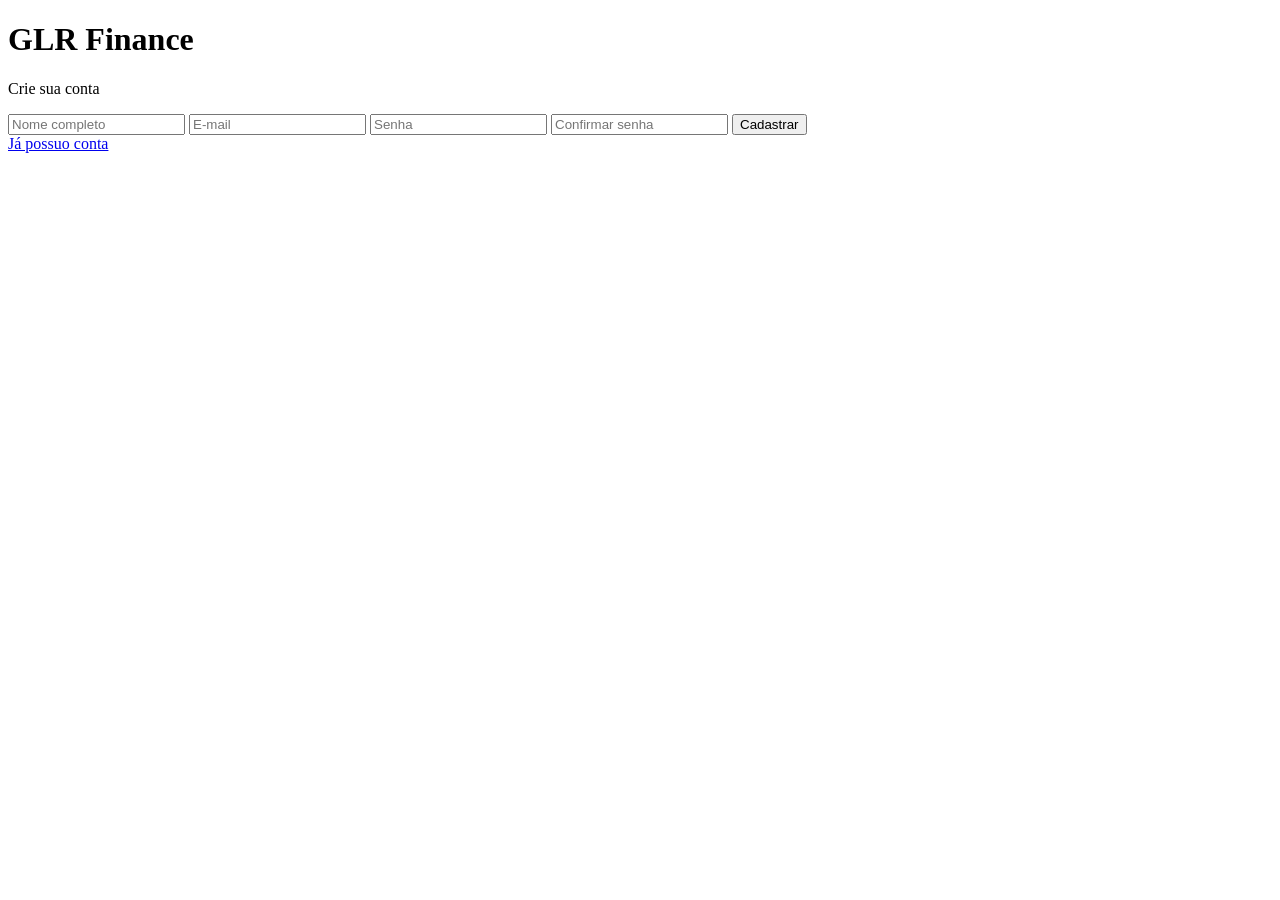
==== cadastro.html @ 38fce4d8 "Movendo frontend para raiz" ====
<!DOCTYPE html>
<html lang="pt-BR">
<head>
    <meta charset="UTF-8">
    <meta name="viewport" content="width=device-width, initial-scale=1.0">
    <title>GLR Finance - Cadastro</title>
    <link rel="stylesheet" href="style.css">

    <link rel="manifest" href="manifest.json">

    <meta name="theme-color" content="#2c3e50">
    <meta name="apple-mobile-web-app-capable" content="yes">
    <meta name="apple-mobile-web-app-status-bar-style" content="default">
</head>
<body>

    <div class="auth-container">

        <div class="auth-card">

            <h1>GLR Finance</h1>
            <p>Crie sua conta</p>

            <form>

                <input
                    type="text"
                    placeholder="Nome completo"
                    required
                >

                <input
                    type="email"
                    placeholder="E-mail"
                    required
                >

                <input
                    type="password"
                    placeholder="Senha"
                    required
                >

                <input
                    type="password"
                    placeholder="Confirmar senha"
                    required
                >

                <button type="submit">
                    Cadastrar
                </button>

            </form>

            <div class="auth-links">
                <a href="login.html">
                    Já possuo conta
                </a>
            </div>

        </div>

    </div>

</body>
</html>
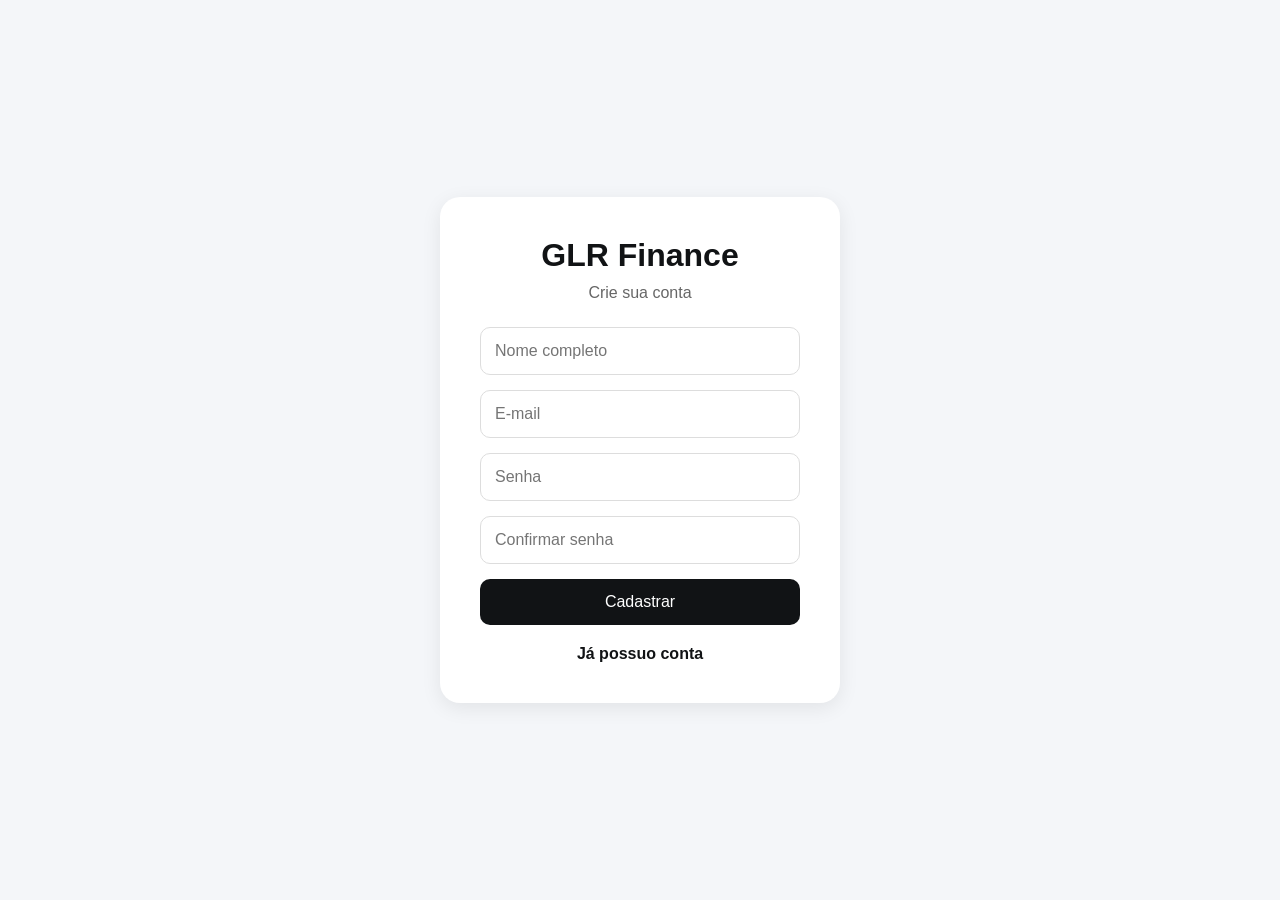
==== commit e1df0090: "Corrige caminho do CSS" ====
--- a/cadastro.html
+++ b/cadastro.html
@@ -4,7 +4,7 @@
     <meta charset="UTF-8">
     <meta name="viewport" content="width=device-width, initial-scale=1.0">
     <title>GLR Finance - Cadastro</title>
-    <link rel="stylesheet" href="style.css">
+    <link rel="stylesheet" href="./css/style.css">
 
     <link rel="manifest" href="manifest.json">
 
--- a/css/style.css
+++ b/css/style.css
@@ -0,0 +1,177 @@
+*{
+    margin:0;
+    padding:0;
+    box-sizing:border-box;
+    font-family:Arial, Helvetica, sans-serif;
+}
+
+body{
+    background:#f4f6f9;
+    color:#222;
+}
+
+header{
+    text-align:center;
+    padding:30px;
+    background:white;
+    box-shadow:0 2px 10px rgba(0,0,0,0.05);
+}
+
+header h1{
+    color:#111315;
+}
+
+main{
+    max-width:1000px;
+    margin:auto;
+    padding:20px;
+}
+
+.saldo{
+    background:white;
+    padding:25px;
+    border-radius:15px;
+    text-align:center;
+    margin-bottom:20px;
+}
+
+.saldo h1{
+    color:#111315;
+    margin-top:10px;
+}
+
+.cards{
+    display:flex;
+    gap:20px;
+    margin-bottom:20px;
+}
+
+.card{
+    flex:1;
+    background:white;
+    padding:20px;
+    border-radius:15px;
+}
+
+.receita{
+    border-left:5px solid #4caf50;
+}
+
+.despesa{
+    border-left:5px solid #f44336;
+}
+
+.metas{
+    background:white;
+    padding:20px;
+    border-radius:15px;
+    margin-bottom:20px;
+}
+
+.meta{
+    margin-top:15px;
+}
+
+progress{
+    width:100%;
+    height:20px;
+}
+
+.grafico{
+    background:white;
+    padding:20px;
+    border-radius:15px;
+}
+
+.grafico-fake{
+    height:250px;
+    display:flex;
+    align-items:flex-end;
+    gap:15px;
+    margin-top:20px;
+}
+
+.grafico-fake div{
+    flex:1;
+    background:#111315;
+    border-radius:10px 10px 0 0;
+}
+
+@media(max-width:768px){
+    .cards{
+        flex-direction:column;
+    }
+}
+
+.auth-container{
+    min-height:100vh;
+    display:flex;
+    justify-content:center;
+    align-items:center;
+    padding:20px;
+}
+
+.auth-card{
+    width:100%;
+    max-width:400px;
+    background:white;
+    padding:40px;
+    border-radius:20px;
+    box-shadow:0 5px 20px rgba(0,0,0,0.08);
+}
+
+.auth-card h1{
+    text-align:center;
+    color:#111315;
+    margin-bottom:10px;
+}
+
+.auth-card p{
+    text-align:center;
+    margin-bottom:25px;
+    color:#666;
+}
+
+.auth-card form{
+    display:flex;
+    flex-direction:column;
+    gap:15px;
+}
+
+.auth-card input{
+    padding:14px;
+    border:1px solid #ddd;
+    border-radius:10px;
+    outline:none;
+    font-size:16px;
+}
+
+.auth-card input:focus{
+    border-color:#111315;
+}
+
+.auth-card button{
+    padding:14px;
+    border:none;
+    border-radius:10px;
+    background:#111315;
+    color:white;
+    font-size:16px;
+    cursor:pointer;
+    transition:.3s;
+}
+
+.auth-card button:hover{
+    transform:translateY(-2px);
+}
+
+.auth-links{
+    text-align:center;
+    margin-top:20px;
+}
+
+.auth-links a{
+    text-decoration:none;
+    color:#111315;
+    font-weight:bold;
+}
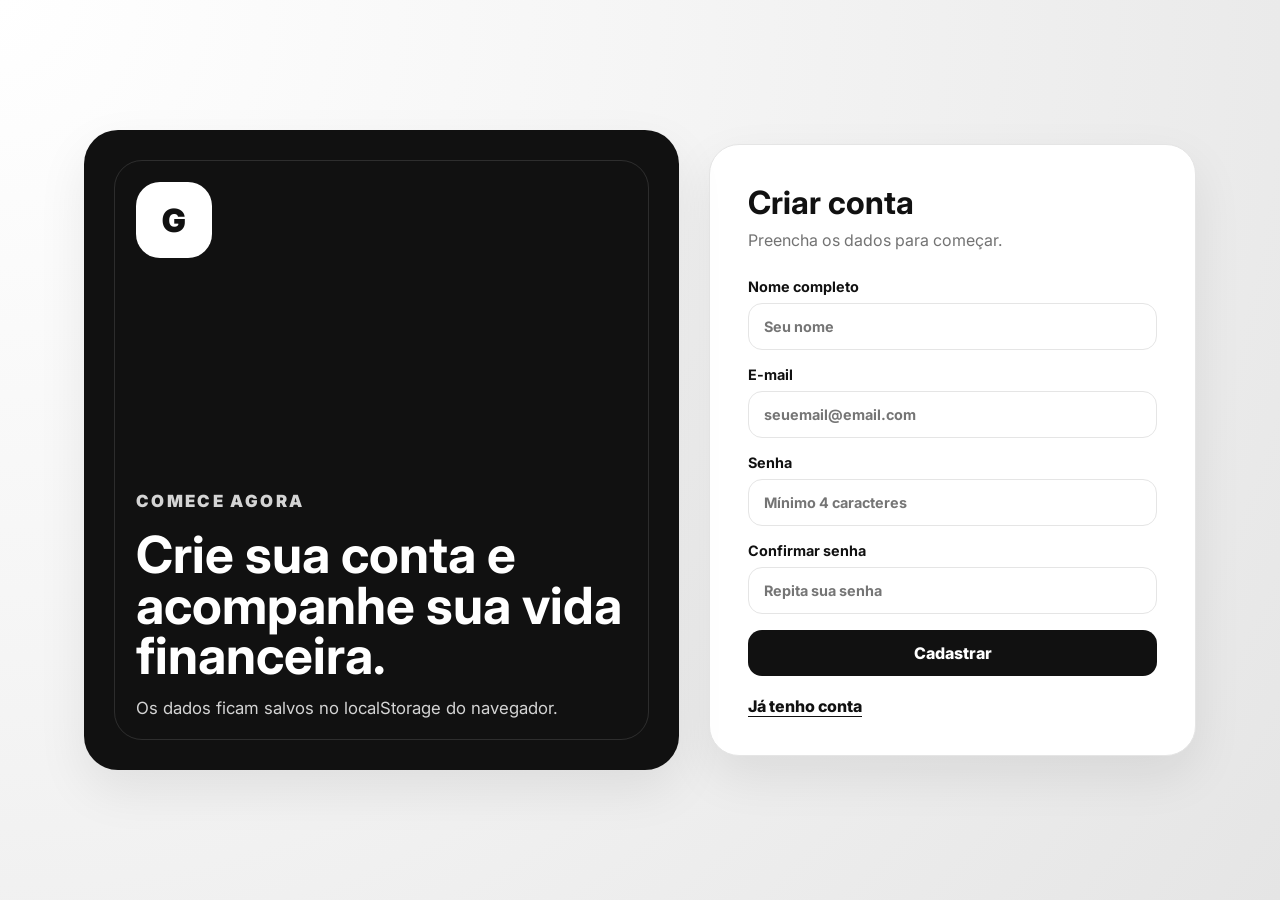
==== commit 7b5bb6c6: "Nova versão completa do GLR Finance" ====
--- a/cadastro.html
+++ b/cadastro.html
@@ -3,65 +3,44 @@
 <head>
     <meta charset="UTF-8">
     <meta name="viewport" content="width=device-width, initial-scale=1.0">
-    <title>GLR Finance - Cadastro</title>
-    <link rel="stylesheet" href="./css/style.css">
+    <title>GLR Finance | Cadastro</title>
+    <link rel="stylesheet" href="css/style.css">
+    <link rel="manifest" href="manifest.json">
+    <meta name="theme-color" content="#111111">
+</head>
+<body class="auth-page">
+    <main class="auth-shell">
+        <section class="auth-hero">
+            <span class="brand-mark large">G</span>
+            <p class="eyebrow">Comece agora</p>
+            <h1>Crie sua conta e acompanhe sua vida financeira.</h1>
+            <p>Os dados ficam salvos no localStorage do navegador.</p>
+        </section>
 
-    <link rel="manifest" href="manifest.json">
-
-    <meta name="theme-color" content="#2c3e50">
-    <meta name="apple-mobile-web-app-capable" content="yes">
-    <meta name="apple-mobile-web-app-status-bar-style" content="default">
-</head>
-<body>
-
-    <div class="auth-container">
-
-        <div class="auth-card">
-
-            <h1>GLR Finance</h1>
-            <p>Crie sua conta</p>
-
-            <form>
-
-                <input
-                    type="text"
-                    placeholder="Nome completo"
-                    required
-                >
-
-                <input
-                    type="email"
-                    placeholder="E-mail"
-                    required
-                >
-
-                <input
-                    type="password"
-                    placeholder="Senha"
-                    required
-                >
-
-                <input
-                    type="password"
-                    placeholder="Confirmar senha"
-                    required
-                >
-
-                <button type="submit">
-                    Cadastrar
-                </button>
-
+        <section class="auth-card">
+            <h2>Criar conta</h2>
+            <p>Preencha os dados para começar.</p>
+            <form id="formCadastro" class="stack-form">
+                <label>Nome completo
+                    <input id="cadastroNome" type="text" placeholder="Seu nome" required>
+                </label>
+                <label>E-mail
+                    <input id="cadastroEmail" type="email" placeholder="seuemail@email.com" required>
+                </label>
+                <label>Senha
+                    <input id="cadastroSenha" type="password" minlength="4" placeholder="Mínimo 4 caracteres" required>
+                </label>
+                <label>Confirmar senha
+                    <input id="cadastroConfirmar" type="password" minlength="4" placeholder="Repita sua senha" required>
+                </label>
+                <button class="btn btn-primary full" type="submit">Cadastrar</button>
             </form>
-
             <div class="auth-links">
-                <a href="login.html">
-                    Já possuo conta
-                </a>
+                <a href="login.html">Já tenho conta</a>
             </div>
-
-        </div>
-
-    </div>
-
+        </section>
+    </main>
+    <div class="toast" id="toast"></div>
+    <script src="js/script.js"></script>
 </body>
-</html>+</html>
--- a/css/style.css
+++ b/css/style.css
@@ -1,177 +1,41 @@
-*{
-    margin:0;
-    padding:0;
-    box-sizing:border-box;
-    font-family:Arial, Helvetica, sans-serif;
+@import url('https://fonts.googleapis.com/css2?family=Inter:wght@400;500;600;700;800&display=swap');
+
+:root{
+    --bg:#f4f4f5;
+    --surface:#ffffff;
+    --surface-2:#fafafa;
+    --text:#111111;
+    --muted:#737373;
+    --line:#e5e5e5;
+    --dark:#111111;
+    --dark-2:#262626;
+    --gray:#525252;
+    --success:#166534;
+    --danger:#991b1b;
+    --shadow:0 20px 50px rgba(0,0,0,.08);
+    --radius:24px;
 }
 
-body{
-    background:#f4f6f9;
-    color:#222;
-}
+*{margin:0;padding:0;box-sizing:border-box}
+html{scroll-behavior:smooth}
+body{font-family:'Inter',Arial,sans-serif;background:var(--bg);color:var(--text);min-height:100vh}
+a{color:inherit;text-decoration:none}button,input,select{font:inherit}button{cursor:pointer;border:0}input,select{width:100%;border:1px solid var(--line);background:#fff;border-radius:14px;padding:14px 15px;color:var(--text);outline:none;transition:.2s}input:focus,select:focus{border-color:#111;box-shadow:0 0 0 4px rgba(17,17,17,.08)}label{display:grid;gap:8px;font-size:.9rem;font-weight:700;color:var(--dark)}
 
-header{
-    text-align:center;
-    padding:30px;
-    background:white;
-    box-shadow:0 2px 10px rgba(0,0,0,0.05);
-}
+.btn{display:inline-flex;align-items:center;justify-content:center;gap:8px;border-radius:14px;padding:13px 18px;font-weight:800;transition:.2s;white-space:nowrap}.btn:hover{transform:translateY(-1px)}.btn-primary{background:#111;color:#fff}.btn-secondary{background:#fff;color:#111;border:1px solid var(--line)}.btn-dark{background:#262626;color:#fff}.btn-ghost{background:#f5f5f5;color:#111}.btn-danger{background:#fee2e2;color:var(--danger)}.full{width:100%}.eyebrow{text-transform:uppercase;letter-spacing:.14em;font-size:.72rem;font-weight:900;color:var(--muted)}
 
-header h1{
-    color:#111315;
-}
+/* LOGIN / CADASTRO */
+.auth-page{background:radial-gradient(circle at top left,#fff 0,#f5f5f5 42%,#e5e5e5 100%)}.auth-shell{min-height:100vh;display:grid;grid-template-columns:1.1fr .9fr;gap:30px;align-items:center;max-width:1180px;margin:0 auto;padding:34px}.auth-hero{background:#111;color:#fff;border-radius:34px;padding:52px;min-height:640px;display:flex;flex-direction:column;justify-content:flex-end;box-shadow:var(--shadow);position:relative;overflow:hidden}.auth-hero:before{content:"";position:absolute;inset:30px;border:1px solid rgba(255,255,255,.12);border-radius:28px}.auth-hero h1{font-size:clamp(2rem,4vw,4.3rem);line-height:.98;margin:18px 0;max-width:720px}.auth-hero p{color:#d4d4d4;max-width:580px;font-size:1.05rem}.brand-mark{width:46px;height:46px;border-radius:15px;background:#111;color:#fff;display:inline-flex;align-items:center;justify-content:center;font-weight:900}.brand-mark.large{width:76px;height:76px;border-radius:24px;background:#fff;color:#111;font-size:2rem;margin-bottom:auto;z-index:1}.auth-card{background:#fff;border:1px solid var(--line);border-radius:30px;padding:38px;box-shadow:var(--shadow)}.auth-card h2{font-size:2rem;margin-bottom:8px}.auth-card>p{color:var(--muted);margin-bottom:28px}.stack-form{display:grid;gap:16px}.auth-links{display:flex;justify-content:space-between;gap:14px;margin-top:20px;font-weight:800}.auth-links a{color:#111;border-bottom:1px solid #111}
 
-main{
-    max-width:1000px;
-    margin:auto;
-    padding:20px;
-}
+/* APP */
+.app-page{display:grid;grid-template-columns:280px 1fr}.sidebar{position:sticky;top:0;height:100vh;background:#111;color:#fff;padding:24px;display:flex;flex-direction:column;gap:28px}.brand{display:flex;gap:12px;align-items:center}.brand small{display:block;color:#a3a3a3;margin-top:3px}.brand .brand-mark{background:#fff;color:#111}.menu{display:grid;gap:8px}.menu a{padding:13px 14px;border-radius:14px;color:#d4d4d4;font-weight:800}.menu a:hover,.menu a.active{background:#fff;color:#111}.sidebar-card{margin-top:auto;background:#1f1f1f;border:1px solid #333;border-radius:20px;padding:18px;display:grid;gap:12px}.sidebar-card span{color:#a3a3a3;font-size:.85rem}.dashboard{padding:28px;max-width:1500px;width:100%;margin:0 auto}.topbar{background:#fff;border:1px solid var(--line);border-radius:var(--radius);padding:28px;display:flex;justify-content:space-between;gap:24px;align-items:center;box-shadow:var(--shadow)}.topbar h1{font-size:clamp(1.8rem,3vw,3rem);margin:6px 0}.topbar p:last-child{color:var(--muted)}.topbar-actions{display:flex;gap:12px;flex-wrap:wrap;justify-content:flex-end}
 
-.saldo{
-    background:white;
-    padding:25px;
-    border-radius:15px;
-    text-align:center;
-    margin-bottom:20px;
-}
+.summary-grid{display:grid;grid-template-columns:1.25fr repeat(3,1fr);gap:18px;margin:22px 0}.summary-card{background:#fff;border:1px solid var(--line);border-radius:22px;padding:24px;box-shadow:0 12px 30px rgba(0,0,0,.04)}.summary-card span{display:block;color:var(--muted);font-weight:800;margin-bottom:10px}.summary-card strong{display:block;font-size:clamp(1.5rem,2.5vw,2.4rem);letter-spacing:-.04em}.summary-card small{display:block;color:var(--muted);margin-top:10px}.balance-card{background:#111;color:#fff}.balance-card span,.balance-card small{color:#d4d4d4}
 
-.saldo h1{
-    color:#111315;
-    margin-top:10px;
-}
+.panel-grid{display:grid;grid-template-columns:1.5fr .9fr;gap:18px}.panel{background:#fff;border:1px solid var(--line);border-radius:var(--radius);padding:24px;box-shadow:0 12px 30px rgba(0,0,0,.04);margin-bottom:18px}.panel-header{display:flex;justify-content:space-between;gap:16px;align-items:center;margin-bottom:20px}.panel-header h2{font-size:1.45rem}.filter-group{display:flex;gap:8px;flex-wrap:wrap}.chip{border:1px solid var(--line);background:#fff;color:#525252;padding:9px 12px;border-radius:999px;font-weight:800}.chip.active{background:#111;color:#fff;border-color:#111}.quick-form{display:grid;grid-template-columns:130px 1fr 1fr 140px auto;gap:10px;margin-bottom:16px}.table-wrap{overflow:auto;border:1px solid var(--line);border-radius:18px}table{width:100%;border-collapse:collapse;min-width:720px}th,td{text-align:left;padding:15px;border-bottom:1px solid var(--line)}th{font-size:.78rem;text-transform:uppercase;letter-spacing:.08em;color:var(--muted);background:#fafafa}tr:last-child td{border-bottom:0}.amount{font-weight:900}.amount.receita{color:var(--success)}.amount.despesa{color:var(--danger)}.tag{display:inline-flex;border-radius:999px;padding:6px 10px;background:#f5f5f5;font-size:.8rem;font-weight:800}.actions{display:flex;gap:8px;justify-content:flex-end}.icon-btn{width:36px;height:36px;border-radius:12px;background:#f5f5f5;font-weight:900}.icon-btn:hover{background:#e5e5e5}.empty-state{display:none;border:1px dashed #d4d4d4;border-radius:18px;padding:24px;text-align:center;color:var(--muted);font-weight:700;background:#fafafa}.empty-state.show{display:block}
 
-.cards{
-    display:flex;
-    gap:20px;
-    margin-bottom:20px;
-}
+.goals-list{display:grid;gap:14px}.goal{border:1px solid var(--line);border-radius:18px;padding:16px;background:#fafafa}.goal-top{display:flex;justify-content:space-between;gap:12px;align-items:flex-start;margin-bottom:12px}.goal strong{font-size:1rem}.goal small{color:var(--muted);font-weight:700}.progress-track{height:12px;background:#e5e5e5;border-radius:999px;overflow:hidden}.progress-bar{height:100%;background:#111;border-radius:999px;min-width:4px}.goal-actions{display:flex;gap:8px;margin-top:12px}.goal-actions .btn{padding:9px 10px;font-size:.82rem}.chart{height:300px;border:1px solid var(--line);border-radius:20px;background:linear-gradient(180deg,#fff,#fafafa);display:flex;align-items:flex-end;gap:16px;padding:22px;overflow:hidden}.bar{flex:1;min-width:70px;border-radius:18px 18px 8px 8px;background:#111;position:relative;display:flex;align-items:flex-end;justify-content:center;color:#fff;font-weight:900;padding-bottom:12px;transition:.2s}.bar.despesa{background:#525252}.bar:hover{transform:translateY(-4px)}.bar span{position:absolute;bottom:-26px;color:#525252;font-size:.78rem;white-space:nowrap}.floating-btn{position:fixed;right:28px;bottom:28px;width:64px;height:64px;border-radius:24px;background:#111;color:#fff;font-size:2rem;font-weight:700;box-shadow:0 20px 50px rgba(0,0,0,.25);z-index:20}.floating-btn:hover{transform:translateY(-3px)}
 
-.card{
-    flex:1;
-    background:white;
-    padding:20px;
-    border-radius:15px;
-}
+.modal{position:fixed;inset:0;background:rgba(0,0,0,.55);display:none;align-items:center;justify-content:center;padding:20px;z-index:50}.modal.open{display:flex}.modal-content{background:#fff;border-radius:26px;padding:28px;width:min(520px,100%);position:relative;box-shadow:var(--shadow)}.modal-content h2{margin:6px 0 20px}.modal-close{position:absolute;top:16px;right:16px;width:38px;height:38px;border-radius:14px;background:#f5f5f5;font-size:1.4rem}.toast{position:fixed;left:50%;bottom:28px;transform:translateX(-50%) translateY(20px);background:#111;color:#fff;padding:13px 18px;border-radius:14px;opacity:0;pointer-events:none;transition:.25s;z-index:80;font-weight:800}.toast.show{opacity:1;transform:translateX(-50%) translateY(0)}
 
-.receita{
-    border-left:5px solid #4caf50;
-}
-
-.despesa{
-    border-left:5px solid #f44336;
-}
-
-.metas{
-    background:white;
-    padding:20px;
-    border-radius:15px;
-    margin-bottom:20px;
-}
-
-.meta{
-    margin-top:15px;
-}
-
-progress{
-    width:100%;
-    height:20px;
-}
-
-.grafico{
-    background:white;
-    padding:20px;
-    border-radius:15px;
-}
-
-.grafico-fake{
-    height:250px;
-    display:flex;
-    align-items:flex-end;
-    gap:15px;
-    margin-top:20px;
-}
-
-.grafico-fake div{
-    flex:1;
-    background:#111315;
-    border-radius:10px 10px 0 0;
-}
-
-@media(max-width:768px){
-    .cards{
-        flex-direction:column;
-    }
-}
-
-.auth-container{
-    min-height:100vh;
-    display:flex;
-    justify-content:center;
-    align-items:center;
-    padding:20px;
-}
-
-.auth-card{
-    width:100%;
-    max-width:400px;
-    background:white;
-    padding:40px;
-    border-radius:20px;
-    box-shadow:0 5px 20px rgba(0,0,0,0.08);
-}
-
-.auth-card h1{
-    text-align:center;
-    color:#111315;
-    margin-bottom:10px;
-}
-
-.auth-card p{
-    text-align:center;
-    margin-bottom:25px;
-    color:#666;
-}
-
-.auth-card form{
-    display:flex;
-    flex-direction:column;
-    gap:15px;
-}
-
-.auth-card input{
-    padding:14px;
-    border:1px solid #ddd;
-    border-radius:10px;
-    outline:none;
-    font-size:16px;
-}
-
-.auth-card input:focus{
-    border-color:#111315;
-}
-
-.auth-card button{
-    padding:14px;
-    border:none;
-    border-radius:10px;
-    background:#111315;
-    color:white;
-    font-size:16px;
-    cursor:pointer;
-    transition:.3s;
-}
-
-.auth-card button:hover{
-    transform:translateY(-2px);
-}
-
-.auth-links{
-    text-align:center;
-    margin-top:20px;
-}
-
-.auth-links a{
-    text-decoration:none;
-    color:#111315;
-    font-weight:bold;
-}+@media(max-width:1100px){.app-page{grid-template-columns:1fr}.sidebar{position:relative;height:auto}.menu{grid-template-columns:repeat(4,1fr)}.summary-grid,.panel-grid{grid-template-columns:1fr}.quick-form{grid-template-columns:1fr 1fr}.topbar{align-items:flex-start;flex-direction:column}.auth-shell{grid-template-columns:1fr}.auth-hero{min-height:420px}}
+@media(max-width:680px){.dashboard,.auth-shell{padding:16px}.auth-hero,.auth-card,.topbar,.panel{padding:22px;border-radius:22px}.menu{grid-template-columns:1fr 1fr}.summary-grid{grid-template-columns:1fr}.quick-form{grid-template-columns:1fr}.topbar-actions{width:100%}.topbar-actions .btn{width:100%}.chart{overflow-x:auto}.floating-btn{right:18px;bottom:18px}.auth-links{flex-direction:column}}
